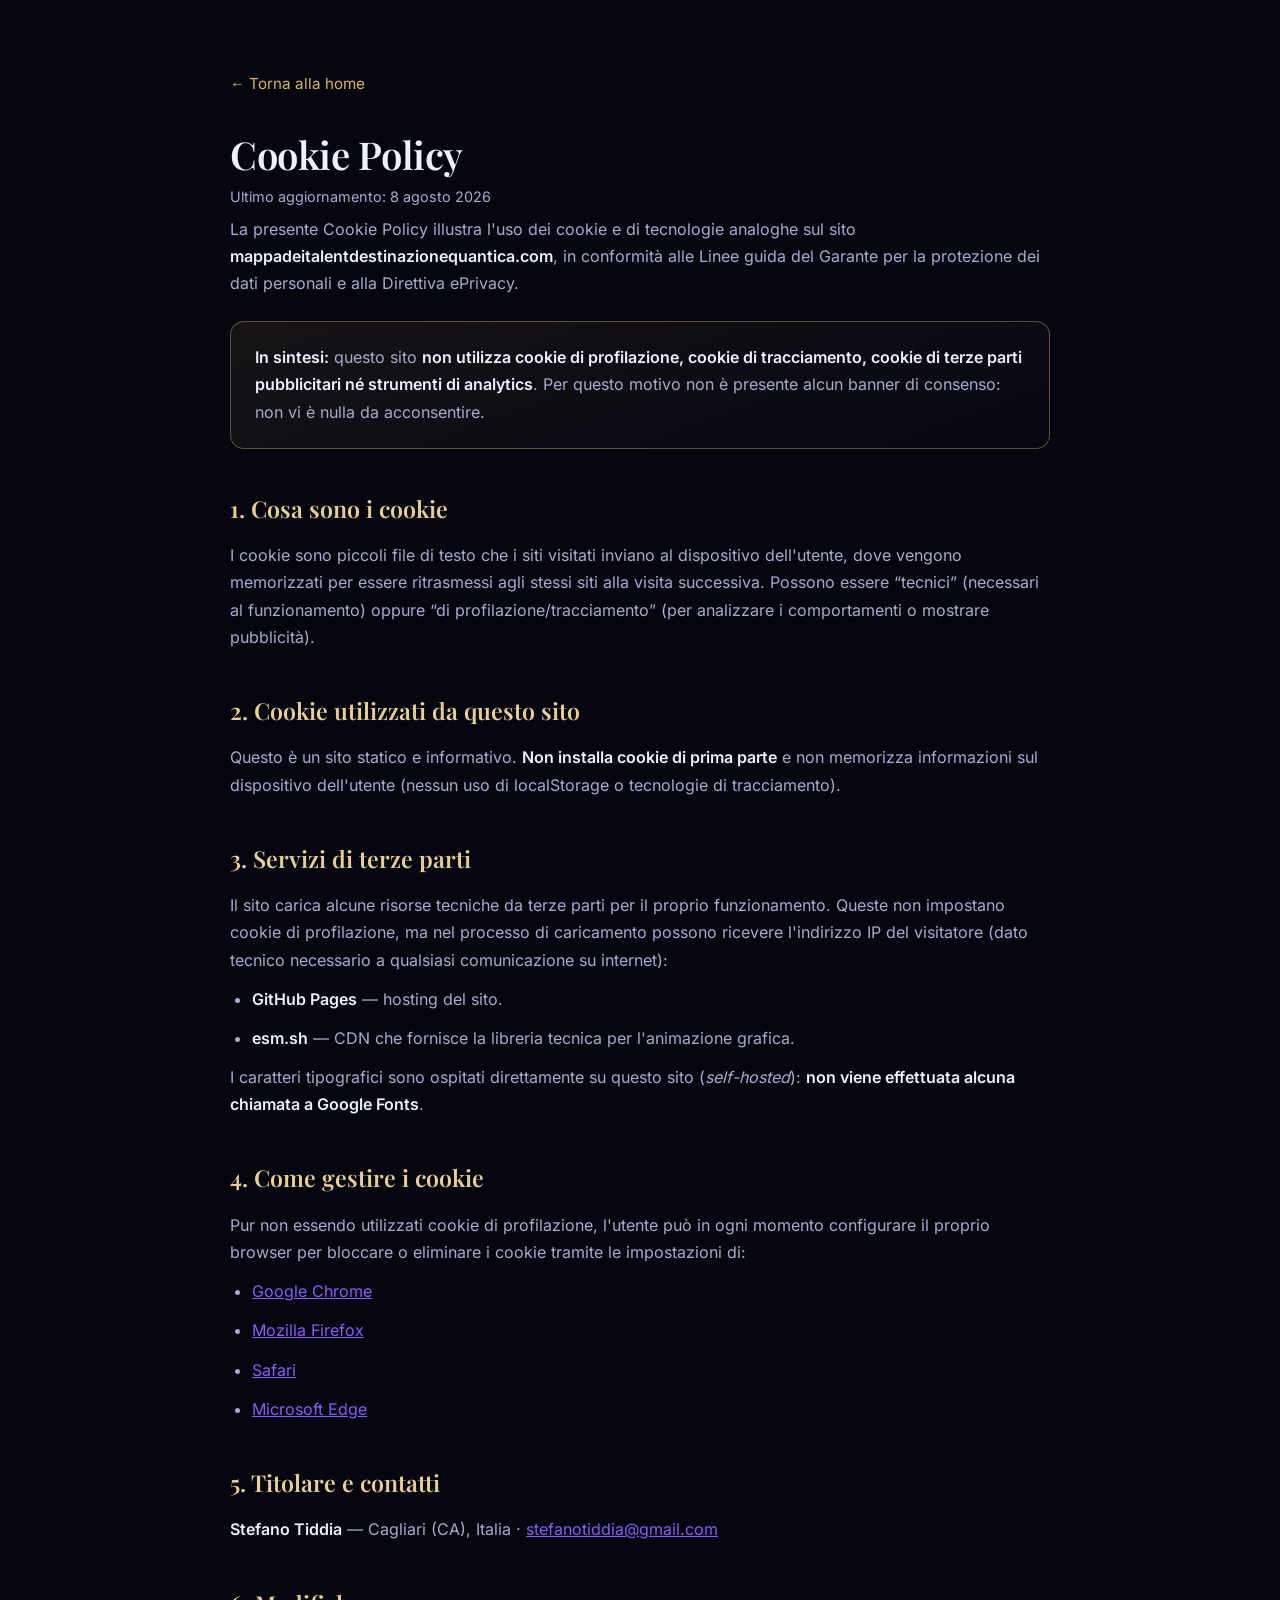
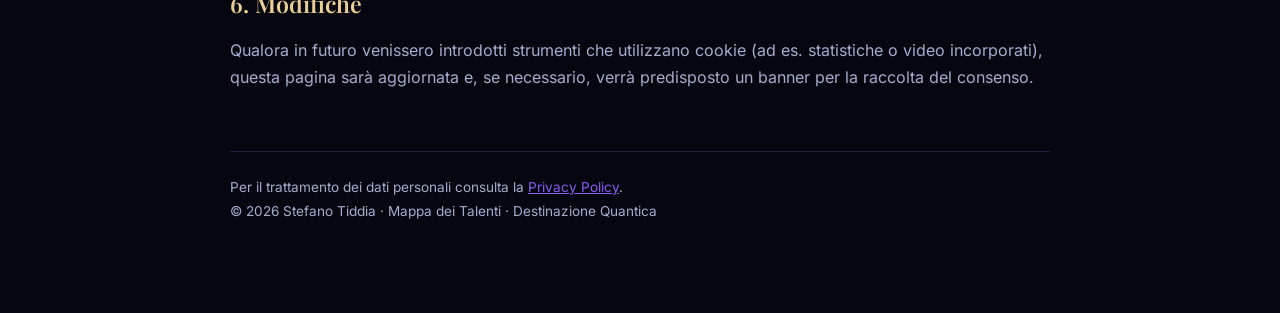
==== cookie-policy.html @ 9ece7f8d "SEO + GEO: meta completi, JSON-LD, FAQ, robots/sitemap/llms, privacy e cookie policy, font self-host" ====
<!DOCTYPE html>
<html lang="it">
<head>
<meta charset="UTF-8">
<meta name="viewport" content="width=device-width, initial-scale=1.0">
<title>Cookie Policy | Mappa dei Talenti · Destinazione Quantica</title>
<meta name="description" content="Cookie policy del sito Mappa dei Talenti · Destinazione Quantica: il sito non utilizza cookie di profilazione né strumenti di tracciamento.">
<meta name="robots" content="index, follow">
<link rel="canonical" href="https://mappadeitalentdestinazionequantica.com/cookie-policy.html">
<meta name="theme-color" content="#05060f">
<link rel="icon" type="image/png" href="assets/favicon.png">
<link rel="stylesheet" href="assets/fonts.css">
<style>
  :root{--bg:#05060f;--violet:#8b5cf6;--gold:#d8b566;--gold-soft:#e9cf94;--fg:#eef0ff;--muted:#a6acce;--line:rgba(139,120,230,.2)}
  *{margin:0;padding:0;box-sizing:border-box}
  body{background:var(--bg);color:var(--fg);font-family:'Inter',-apple-system,BlinkMacSystemFont,'Segoe UI',Roboto,sans-serif;line-height:1.7;padding:0 20px}
  .wrap{max-width:820px;margin:0 auto;padding:70px 0 90px}
  h1{font-family:'Playfair Display',Georgia,serif;font-weight:600;font-size:2.4rem;line-height:1.1;margin-bottom:10px;letter-spacing:-.01em}
  h2{font-family:'Playfair Display',Georgia,serif;font-weight:600;font-size:1.45rem;margin:40px 0 14px;color:var(--gold-soft)}
  p,li{color:var(--muted);margin-bottom:12px}
  ul{padding-left:22px;margin-bottom:12px}
  a{color:var(--violet)}
  strong{color:var(--fg)}
  .updated{color:var(--muted);font-size:.9rem;margin-bottom:6px}
  .back{display:inline-block;margin-bottom:36px;color:var(--gold);text-decoration:none;font-size:.95rem}
  .back:hover{text-decoration:underline}
  .box{border:1px solid var(--line);border-radius:14px;padding:22px 24px;margin:24px 0;background:linear-gradient(160deg,rgba(139,92,246,.06),rgba(12,10,28,.35))}
  .highlight{border-color:rgba(216,181,102,.4);background:linear-gradient(160deg,rgba(216,181,102,.08),rgba(12,10,28,.35))}
  footer{border-top:1px solid var(--line);margin-top:60px;padding-top:24px;font-size:.85rem;color:var(--muted)}
</style>
</head>
<body>
  <div class="wrap">
    <a class="back" href="index.html">← Torna alla home</a>
    <h1>Cookie Policy</h1>
    <p class="updated">Ultimo aggiornamento: 8 agosto 2026</p>
    <p>La presente Cookie Policy illustra l'uso dei cookie e di tecnologie analoghe sul sito <strong>mappadeitalentdestinazionequantica.com</strong>, in conformità alle Linee guida del Garante per la protezione dei dati personali e alla Direttiva ePrivacy.</p>

    <div class="box highlight">
      <p style="margin:0"><strong>In sintesi:</strong> questo sito <strong>non utilizza cookie di profilazione, cookie di tracciamento, cookie di terze parti pubblicitari né strumenti di analytics</strong>. Per questo motivo non è presente alcun banner di consenso: non vi è nulla da acconsentire.</p>
    </div>

    <h2>1. Cosa sono i cookie</h2>
    <p>I cookie sono piccoli file di testo che i siti visitati inviano al dispositivo dell'utente, dove vengono memorizzati per essere ritrasmessi agli stessi siti alla visita successiva. Possono essere “tecnici” (necessari al funzionamento) oppure “di profilazione/tracciamento” (per analizzare i comportamenti o mostrare pubblicità).</p>

    <h2>2. Cookie utilizzati da questo sito</h2>
    <p>Questo è un sito statico e informativo. <strong>Non installa cookie di prima parte</strong> e non memorizza informazioni sul dispositivo dell'utente (nessun uso di localStorage o tecnologie di tracciamento).</p>

    <h2>3. Servizi di terze parti</h2>
    <p>Il sito carica alcune risorse tecniche da terze parti per il proprio funzionamento. Queste non impostano cookie di profilazione, ma nel processo di caricamento possono ricevere l'indirizzo IP del visitatore (dato tecnico necessario a qualsiasi comunicazione su internet):</p>
    <ul>
      <li><strong>GitHub Pages</strong> — hosting del sito.</li>
      <li><strong>esm.sh</strong> — CDN che fornisce la libreria tecnica per l'animazione grafica.</li>
    </ul>
    <p>I caratteri tipografici sono ospitati direttamente su questo sito (<em>self-hosted</em>): <strong>non viene effettuata alcuna chiamata a Google Fonts</strong>.</p>

    <h2>4. Come gestire i cookie</h2>
    <p>Pur non essendo utilizzati cookie di profilazione, l'utente può in ogni momento configurare il proprio browser per bloccare o eliminare i cookie tramite le impostazioni di:</p>
    <ul>
      <li><a href="https://support.google.com/chrome/answer/95647" target="_blank" rel="noopener">Google Chrome</a></li>
      <li><a href="https://support.mozilla.org/it/kb/protezione-antitracciamento-avanzata-firefox-desktop" target="_blank" rel="noopener">Mozilla Firefox</a></li>
      <li><a href="https://support.apple.com/it-it/guide/safari/sfri11471/mac" target="_blank" rel="noopener">Safari</a></li>
      <li><a href="https://support.microsoft.com/it-it/microsoft-edge" target="_blank" rel="noopener">Microsoft Edge</a></li>
    </ul>

    <h2>5. Titolare e contatti</h2>
    <p><strong>Stefano Tiddia</strong> — Cagliari (CA), Italia · <a href="mailto:stefanotiddia@gmail.com">stefanotiddia@gmail.com</a></p>

    <h2>6. Modifiche</h2>
    <p>Qualora in futuro venissero introdotti strumenti che utilizzano cookie (ad es. statistiche o video incorporati), questa pagina sarà aggiornata e, se necessario, verrà predisposto un banner per la raccolta del consenso.</p>

    <footer>
      Per il trattamento dei dati personali consulta la <a href="privacy-policy.html">Privacy Policy</a>.<br>
      © 2026 Stefano Tiddia · Mappa dei Talenti · Destinazione Quantica
    </footer>
  </div>
</body>
</html>
---- assets/fonts.css ----
/* cyrillic-ext */
@font-face {
  font-family: 'Inter';
  font-style: normal;
  font-weight: 400;
  font-display: swap;
  src: url(fonts/UcC73FwrK3iLTeHuS_nVMrMxCp50SjIa2JL7SUc.woff2) format('woff2');
  unicode-range: U+0460-052F, U+1C80-1C8A, U+20B4, U+2DE0-2DFF, U+A640-A69F, U+FE2E-FE2F;
}
/* cyrillic */
@font-face {
  font-family: 'Inter';
  font-style: normal;
  font-weight: 400;
  font-display: swap;
  src: url(fonts/UcC73FwrK3iLTeHuS_nVMrMxCp50SjIa0ZL7SUc.woff2) format('woff2');
  unicode-range: U+0301, U+0400-045F, U+0490-0491, U+04B0-04B1, U+2116;
}
/* greek-ext */
@font-face {
  font-family: 'Inter';
  font-style: normal;
  font-weight: 400;
  font-display: swap;
  src: url(fonts/UcC73FwrK3iLTeHuS_nVMrMxCp50SjIa2ZL7SUc.woff2) format('woff2');
  unicode-range: U+1F00-1FFF;
}
/* greek */
@font-face {
  font-family: 'Inter';
  font-style: normal;
  font-weight: 400;
  font-display: swap;
  src: url(fonts/UcC73FwrK3iLTeHuS_nVMrMxCp50SjIa1pL7SUc.woff2) format('woff2');
  unicode-range: U+0370-0377, U+037A-037F, U+0384-038A, U+038C, U+038E-03A1, U+03A3-03FF;
}
/* vietnamese */
@font-face {
  font-family: 'Inter';
  font-style: normal;
  font-weight: 400;
  font-display: swap;
  src: url(fonts/UcC73FwrK3iLTeHuS_nVMrMxCp50SjIa2pL7SUc.woff2) format('woff2');
  unicode-range: U+0102-0103, U+0110-0111, U+0128-0129, U+0168-0169, U+01A0-01A1, U+01AF-01B0, U+0300-0301, U+0303-0304, U+0308-0309, U+0323, U+0329, U+1EA0-1EF9, U+20AB;
}
/* latin-ext */
@font-face {
  font-family: 'Inter';
  font-style: normal;
  font-weight: 400;
  font-display: swap;
  src: url(fonts/UcC73FwrK3iLTeHuS_nVMrMxCp50SjIa25L7SUc.woff2) format('woff2');
  unicode-range: U+0100-02BA, U+02BD-02C5, U+02C7-02CC, U+02CE-02D7, U+02DD-02FF, U+0304, U+0308, U+0329, U+1D00-1DBF, U+1E00-1E9F, U+1EF2-1EFF, U+2020, U+20A0-20AB, U+20AD-20C0, U+2113, U+2C60-2C7F, U+A720-A7FF;
}
/* latin */
@font-face {
  font-family: 'Inter';
  font-style: normal;
  font-weight: 400;
  font-display: swap;
  src: url(fonts/UcC73FwrK3iLTeHuS_nVMrMxCp50SjIa1ZL7.woff2) format('woff2');
  unicode-range: U+0000-00FF, U+0131, U+0152-0153, U+02BB-02BC, U+02C6, U+02DA, U+02DC, U+0304, U+0308, U+0329, U+2000-206F, U+20AC, U+2122, U+2191, U+2193, U+2212, U+2215, U+FEFF, U+FFFD;
}
/* cyrillic-ext */
@font-face {
  font-family: 'Inter';
  font-style: normal;
  font-weight: 500;
  font-display: swap;
  src: url(fonts/UcC73FwrK3iLTeHuS_nVMrMxCp50SjIa2JL7SUc.woff2) format('woff2');
  unicode-range: U+0460-052F, U+1C80-1C8A, U+20B4, U+2DE0-2DFF, U+A640-A69F, U+FE2E-FE2F;
}
/* cyrillic */
@font-face {
  font-family: 'Inter';
  font-style: normal;
  font-weight: 500;
  font-display: swap;
  src: url(fonts/UcC73FwrK3iLTeHuS_nVMrMxCp50SjIa0ZL7SUc.woff2) format('woff2');
  unicode-range: U+0301, U+0400-045F, U+0490-0491, U+04B0-04B1, U+2116;
}
/* greek-ext */
@font-face {
  font-family: 'Inter';
  font-style: normal;
  font-weight: 500;
  font-display: swap;
  src: url(fonts/UcC73FwrK3iLTeHuS_nVMrMxCp50SjIa2ZL7SUc.woff2) format('woff2');
  unicode-range: U+1F00-1FFF;
}
/* greek */
@font-face {
  font-family: 'Inter';
  font-style: normal;
  font-weight: 500;
  font-display: swap;
  src: url(fonts/UcC73FwrK3iLTeHuS_nVMrMxCp50SjIa1pL7SUc.woff2) format('woff2');
  unicode-range: U+0370-0377, U+037A-037F, U+0384-038A, U+038C, U+038E-03A1, U+03A3-03FF;
}
/* vietnamese */
@font-face {
  font-family: 'Inter';
  font-style: normal;
  font-weight: 500;
  font-display: swap;
  src: url(fonts/UcC73FwrK3iLTeHuS_nVMrMxCp50SjIa2pL7SUc.woff2) format('woff2');
  unicode-range: U+0102-0103, U+0110-0111, U+0128-0129, U+0168-0169, U+01A0-01A1, U+01AF-01B0, U+0300-0301, U+0303-0304, U+0308-0309, U+0323, U+0329, U+1EA0-1EF9, U+20AB;
}
/* latin-ext */
@font-face {
  font-family: 'Inter';
  font-style: normal;
  font-weight: 500;
  font-display: swap;
  src: url(fonts/UcC73FwrK3iLTeHuS_nVMrMxCp50SjIa25L7SUc.woff2) format('woff2');
  unicode-range: U+0100-02BA, U+02BD-02C5, U+02C7-02CC, U+02CE-02D7, U+02DD-02FF, U+0304, U+0308, U+0329, U+1D00-1DBF, U+1E00-1E9F, U+1EF2-1EFF, U+2020, U+20A0-20AB, U+20AD-20C0, U+2113, U+2C60-2C7F, U+A720-A7FF;
}
/* latin */
@font-face {
  font-family: 'Inter';
  font-style: normal;
  font-weight: 500;
  font-display: swap;
  src: url(fonts/UcC73FwrK3iLTeHuS_nVMrMxCp50SjIa1ZL7.woff2) format('woff2');
  unicode-range: U+0000-00FF, U+0131, U+0152-0153, U+02BB-02BC, U+02C6, U+02DA, U+02DC, U+0304, U+0308, U+0329, U+2000-206F, U+20AC, U+2122, U+2191, U+2193, U+2212, U+2215, U+FEFF, U+FFFD;
}
/* cyrillic-ext */
@font-face {
  font-family: 'Inter';
  font-style: normal;
  font-weight: 600;
  font-display: swap;
  src: url(fonts/UcC73FwrK3iLTeHuS_nVMrMxCp50SjIa2JL7SUc.woff2) format('woff2');
  unicode-range: U+0460-052F, U+1C80-1C8A, U+20B4, U+2DE0-2DFF, U+A640-A69F, U+FE2E-FE2F;
}
/* cyrillic */
@font-face {
  font-family: 'Inter';
  font-style: normal;
  font-weight: 600;
  font-display: swap;
  src: url(fonts/UcC73FwrK3iLTeHuS_nVMrMxCp50SjIa0ZL7SUc.woff2) format('woff2');
  unicode-range: U+0301, U+0400-045F, U+0490-0491, U+04B0-04B1, U+2116;
}
/* greek-ext */
@font-face {
  font-family: 'Inter';
  font-style: normal;
  font-weight: 600;
  font-display: swap;
  src: url(fonts/UcC73FwrK3iLTeHuS_nVMrMxCp50SjIa2ZL7SUc.woff2) format('woff2');
  unicode-range: U+1F00-1FFF;
}
/* greek */
@font-face {
  font-family: 'Inter';
  font-style: normal;
  font-weight: 600;
  font-display: swap;
  src: url(fonts/UcC73FwrK3iLTeHuS_nVMrMxCp50SjIa1pL7SUc.woff2) format('woff2');
  unicode-range: U+0370-0377, U+037A-037F, U+0384-038A, U+038C, U+038E-03A1, U+03A3-03FF;
}
/* vietnamese */
@font-face {
  font-family: 'Inter';
  font-style: normal;
  font-weight: 600;
  font-display: swap;
  src: url(fonts/UcC73FwrK3iLTeHuS_nVMrMxCp50SjIa2pL7SUc.woff2) format('woff2');
  unicode-range: U+0102-0103, U+0110-0111, U+0128-0129, U+0168-0169, U+01A0-01A1, U+01AF-01B0, U+0300-0301, U+0303-0304, U+0308-0309, U+0323, U+0329, U+1EA0-1EF9, U+20AB;
}
/* latin-ext */
@font-face {
  font-family: 'Inter';
  font-style: normal;
  font-weight: 600;
  font-display: swap;
  src: url(fonts/UcC73FwrK3iLTeHuS_nVMrMxCp50SjIa25L7SUc.woff2) format('woff2');
  unicode-range: U+0100-02BA, U+02BD-02C5, U+02C7-02CC, U+02CE-02D7, U+02DD-02FF, U+0304, U+0308, U+0329, U+1D00-1DBF, U+1E00-1E9F, U+1EF2-1EFF, U+2020, U+20A0-20AB, U+20AD-20C0, U+2113, U+2C60-2C7F, U+A720-A7FF;
}
/* latin */
@font-face {
  font-family: 'Inter';
  font-style: normal;
  font-weight: 600;
  font-display: swap;
  src: url(fonts/UcC73FwrK3iLTeHuS_nVMrMxCp50SjIa1ZL7.woff2) format('woff2');
  unicode-range: U+0000-00FF, U+0131, U+0152-0153, U+02BB-02BC, U+02C6, U+02DA, U+02DC, U+0304, U+0308, U+0329, U+2000-206F, U+20AC, U+2122, U+2191, U+2193, U+2212, U+2215, U+FEFF, U+FFFD;
}
/* cyrillic */
@font-face {
  font-family: 'Playfair Display';
  font-style: normal;
  font-weight: 500;
  font-display: swap;
  src: url(fonts/nuFiD-vYSZviVYUb_rj3ij__anPXDTjYgFE_.woff2) format('woff2');
  unicode-range: U+0301, U+0400-045F, U+0490-0491, U+04B0-04B1, U+2116;
}
/* vietnamese */
@font-face {
  font-family: 'Playfair Display';
  font-style: normal;
  font-weight: 500;
  font-display: swap;
  src: url(fonts/nuFiD-vYSZviVYUb_rj3ij__anPXDTPYgFE_.woff2) format('woff2');
  unicode-range: U+0102-0103, U+0110-0111, U+0128-0129, U+0168-0169, U+01A0-01A1, U+01AF-01B0, U+0300-0301, U+0303-0304, U+0308-0309, U+0323, U+0329, U+1EA0-1EF9, U+20AB;
}
/* latin-ext */
@font-face {
  font-family: 'Playfair Display';
  font-style: normal;
  font-weight: 500;
  font-display: swap;
  src: url(fonts/nuFiD-vYSZviVYUb_rj3ij__anPXDTLYgFE_.woff2) format('woff2');
  unicode-range: U+0100-02BA, U+02BD-02C5, U+02C7-02CC, U+02CE-02D7, U+02DD-02FF, U+0304, U+0308, U+0329, U+1D00-1DBF, U+1E00-1E9F, U+1EF2-1EFF, U+2020, U+20A0-20AB, U+20AD-20C0, U+2113, U+2C60-2C7F, U+A720-A7FF;
}
/* latin */
@font-face {
  font-family: 'Playfair Display';
  font-style: normal;
  font-weight: 500;
  font-display: swap;
  src: url(fonts/nuFiD-vYSZviVYUb_rj3ij__anPXDTzYgA.woff2) format('woff2');
  unicode-range: U+0000-00FF, U+0131, U+0152-0153, U+02BB-02BC, U+02C6, U+02DA, U+02DC, U+0304, U+0308, U+0329, U+2000-206F, U+20AC, U+2122, U+2191, U+2193, U+2212, U+2215, U+FEFF, U+FFFD;
}
/* cyrillic */
@font-face {
  font-family: 'Playfair Display';
  font-style: normal;
  font-weight: 600;
  font-display: swap;
  src: url(fonts/nuFiD-vYSZviVYUb_rj3ij__anPXDTjYgFE_.woff2) format('woff2');
  unicode-range: U+0301, U+0400-045F, U+0490-0491, U+04B0-04B1, U+2116;
}
/* vietnamese */
@font-face {
  font-family: 'Playfair Display';
  font-style: normal;
  font-weight: 600;
  font-display: swap;
  src: url(fonts/nuFiD-vYSZviVYUb_rj3ij__anPXDTPYgFE_.woff2) format('woff2');
  unicode-range: U+0102-0103, U+0110-0111, U+0128-0129, U+0168-0169, U+01A0-01A1, U+01AF-01B0, U+0300-0301, U+0303-0304, U+0308-0309, U+0323, U+0329, U+1EA0-1EF9, U+20AB;
}
/* latin-ext */
@font-face {
  font-family: 'Playfair Display';
  font-style: normal;
  font-weight: 600;
  font-display: swap;
  src: url(fonts/nuFiD-vYSZviVYUb_rj3ij__anPXDTLYgFE_.woff2) format('woff2');
  unicode-range: U+0100-02BA, U+02BD-02C5, U+02C7-02CC, U+02CE-02D7, U+02DD-02FF, U+0304, U+0308, U+0329, U+1D00-1DBF, U+1E00-1E9F, U+1EF2-1EFF, U+2020, U+20A0-20AB, U+20AD-20C0, U+2113, U+2C60-2C7F, U+A720-A7FF;
}
/* latin */
@font-face {
  font-family: 'Playfair Display';
  font-style: normal;
  font-weight: 600;
  font-display: swap;
  src: url(fonts/nuFiD-vYSZviVYUb_rj3ij__anPXDTzYgA.woff2) format('woff2');
  unicode-range: U+0000-00FF, U+0131, U+0152-0153, U+02BB-02BC, U+02C6, U+02DA, U+02DC, U+0304, U+0308, U+0329, U+2000-206F, U+20AC, U+2122, U+2191, U+2193, U+2212, U+2215, U+FEFF, U+FFFD;
}
/* cyrillic */
@font-face {
  font-family: 'Playfair Display';
  font-style: normal;
  font-weight: 700;
  font-display: swap;
  src: url(fonts/nuFiD-vYSZviVYUb_rj3ij__anPXDTjYgFE_.woff2) format('woff2');
  unicode-range: U+0301, U+0400-045F, U+0490-0491, U+04B0-04B1, U+2116;
}
/* vietnamese */
@font-face {
  font-family: 'Playfair Display';
  font-style: normal;
  font-weight: 700;
  font-display: swap;
  src: url(fonts/nuFiD-vYSZviVYUb_rj3ij__anPXDTPYgFE_.woff2) format('woff2');
  unicode-range: U+0102-0103, U+0110-0111, U+0128-0129, U+0168-0169, U+01A0-01A1, U+01AF-01B0, U+0300-0301, U+0303-0304, U+0308-0309, U+0323, U+0329, U+1EA0-1EF9, U+20AB;
}
/* latin-ext */
@font-face {
  font-family: 'Playfair Display';
  font-style: normal;
  font-weight: 700;
  font-display: swap;
  src: url(fonts/nuFiD-vYSZviVYUb_rj3ij__anPXDTLYgFE_.woff2) format('woff2');
  unicode-range: U+0100-02BA, U+02BD-02C5, U+02C7-02CC, U+02CE-02D7, U+02DD-02FF, U+0304, U+0308, U+0329, U+1D00-1DBF, U+1E00-1E9F, U+1EF2-1EFF, U+2020, U+20A0-20AB, U+20AD-20C0, U+2113, U+2C60-2C7F, U+A720-A7FF;
}
/* latin */
@font-face {
  font-family: 'Playfair Display';
  font-style: normal;
  font-weight: 700;
  font-display: swap;
  src: url(fonts/nuFiD-vYSZviVYUb_rj3ij__anPXDTzYgA.woff2) format('woff2');
  unicode-range: U+0000-00FF, U+0131, U+0152-0153, U+02BB-02BC, U+02C6, U+02DA, U+02DC, U+0304, U+0308, U+0329, U+2000-206F, U+20AC, U+2122, U+2191, U+2193, U+2212, U+2215, U+FEFF, U+FFFD;
}
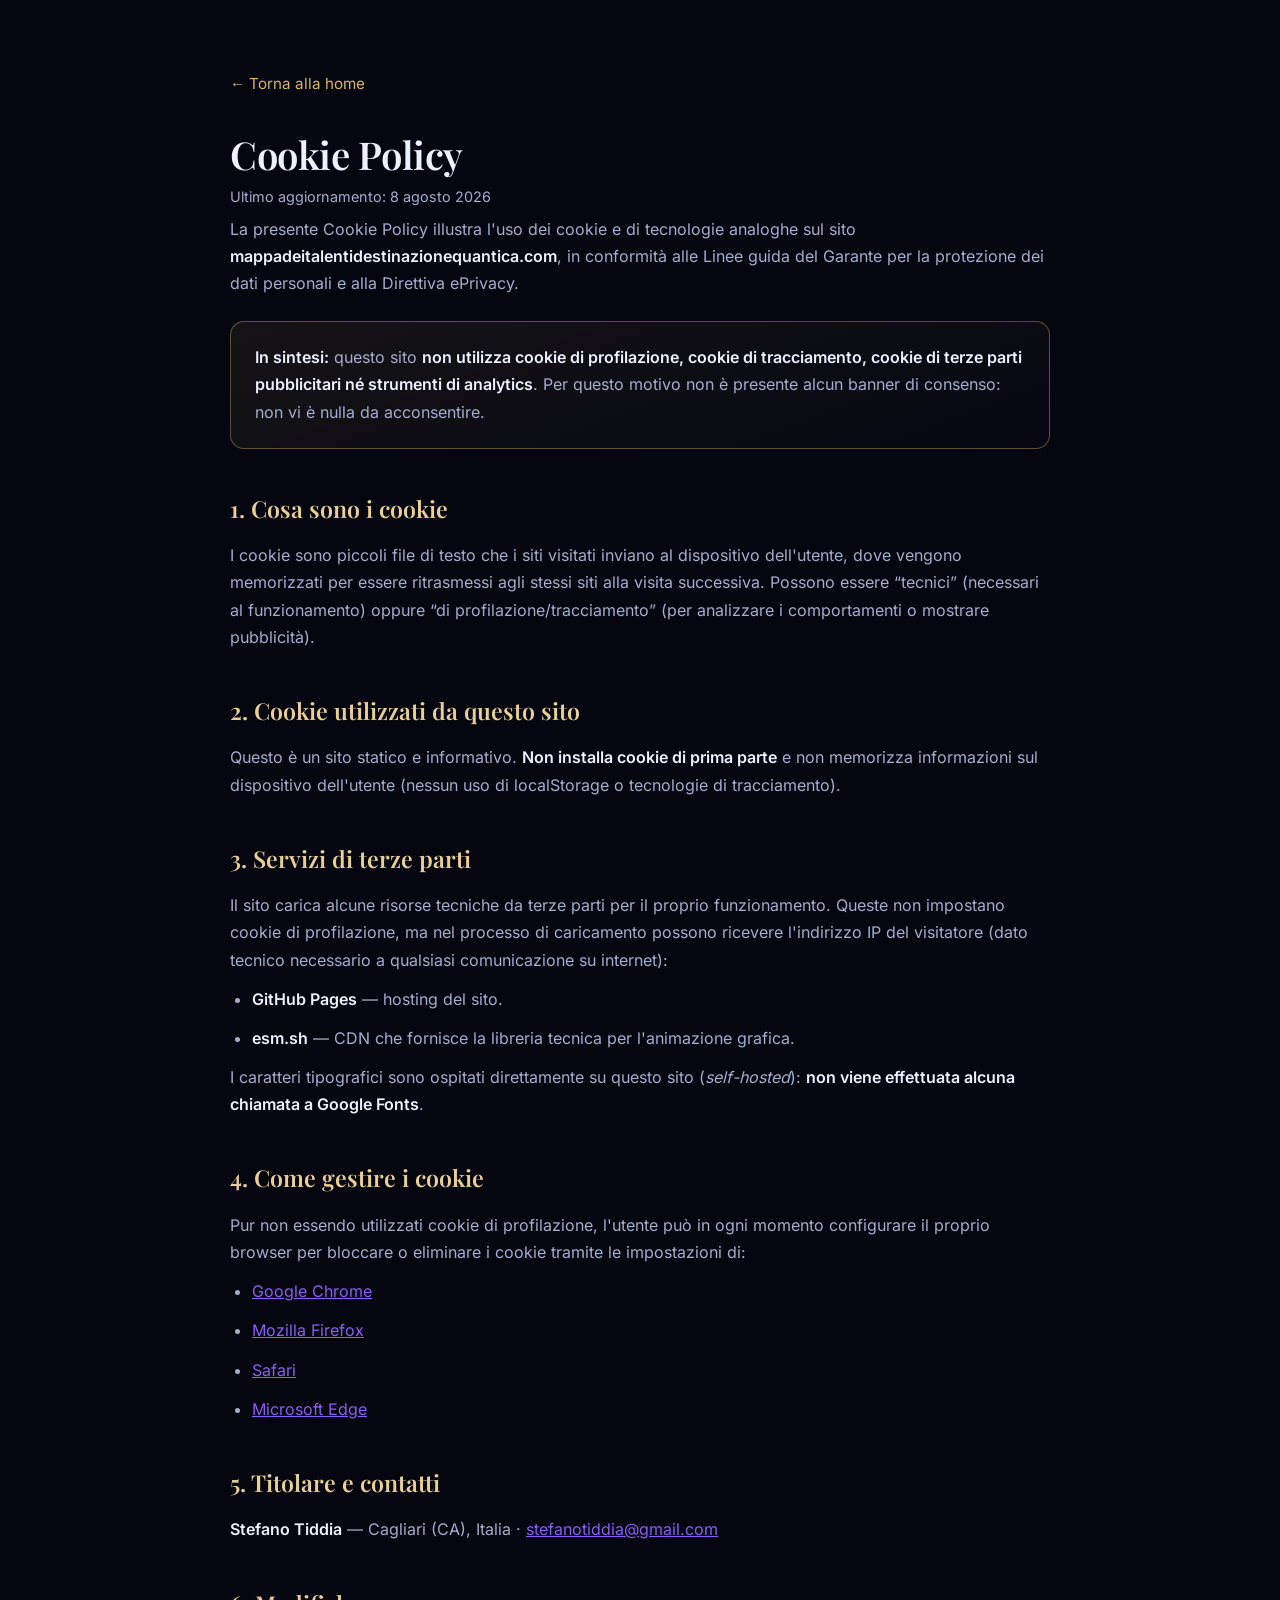
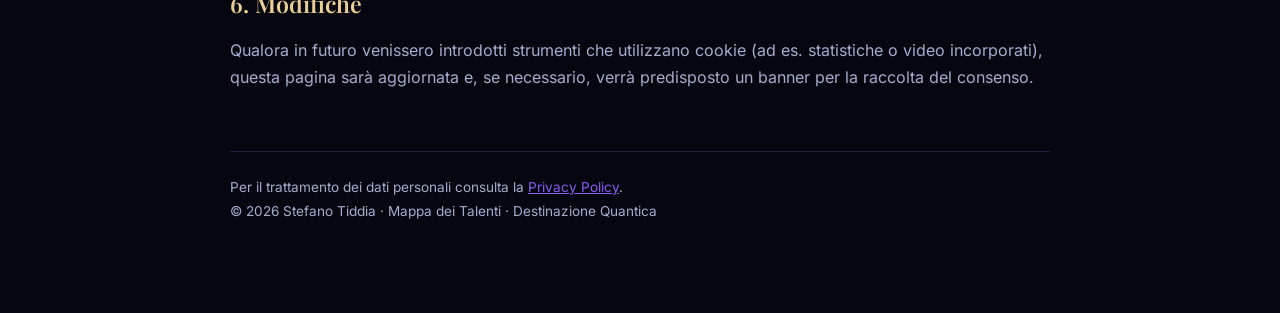
==== commit be301d5f: "Fix dominio: mappadeitalenti (con la i) in tutti gli URL SEO Il primo dominio usato era un refuso se" ====
--- a/cookie-policy.html
+++ b/cookie-policy.html
@@ -6,7 +6,7 @@
 <title>Cookie Policy | Mappa dei Talenti · Destinazione Quantica</title>
 <meta name="description" content="Cookie policy del sito Mappa dei Talenti · Destinazione Quantica: il sito non utilizza cookie di profilazione né strumenti di tracciamento.">
 <meta name="robots" content="index, follow">
-<link rel="canonical" href="https://mappadeitalentdestinazionequantica.com/cookie-policy.html">
+<link rel="canonical" href="https://mappadeitalentidestinazionequantica.com/cookie-policy.html">
 <meta name="theme-color" content="#05060f">
 <link rel="icon" type="image/png" href="assets/favicon.png">
 <link rel="stylesheet" href="assets/fonts.css">
@@ -34,7 +34,7 @@
     <a class="back" href="index.html">← Torna alla home</a>
     <h1>Cookie Policy</h1>
     <p class="updated">Ultimo aggiornamento: 8 agosto 2026</p>
-    <p>La presente Cookie Policy illustra l'uso dei cookie e di tecnologie analoghe sul sito <strong>mappadeitalentdestinazionequantica.com</strong>, in conformità alle Linee guida del Garante per la protezione dei dati personali e alla Direttiva ePrivacy.</p>
+    <p>La presente Cookie Policy illustra l'uso dei cookie e di tecnologie analoghe sul sito <strong>mappadeitalentidestinazionequantica.com</strong>, in conformità alle Linee guida del Garante per la protezione dei dati personali e alla Direttiva ePrivacy.</p>
 
     <div class="box highlight">
       <p style="margin:0"><strong>In sintesi:</strong> questo sito <strong>non utilizza cookie di profilazione, cookie di tracciamento, cookie di terze parti pubblicitari né strumenti di analytics</strong>. Per questo motivo non è presente alcun banner di consenso: non vi è nulla da acconsentire.</p>
